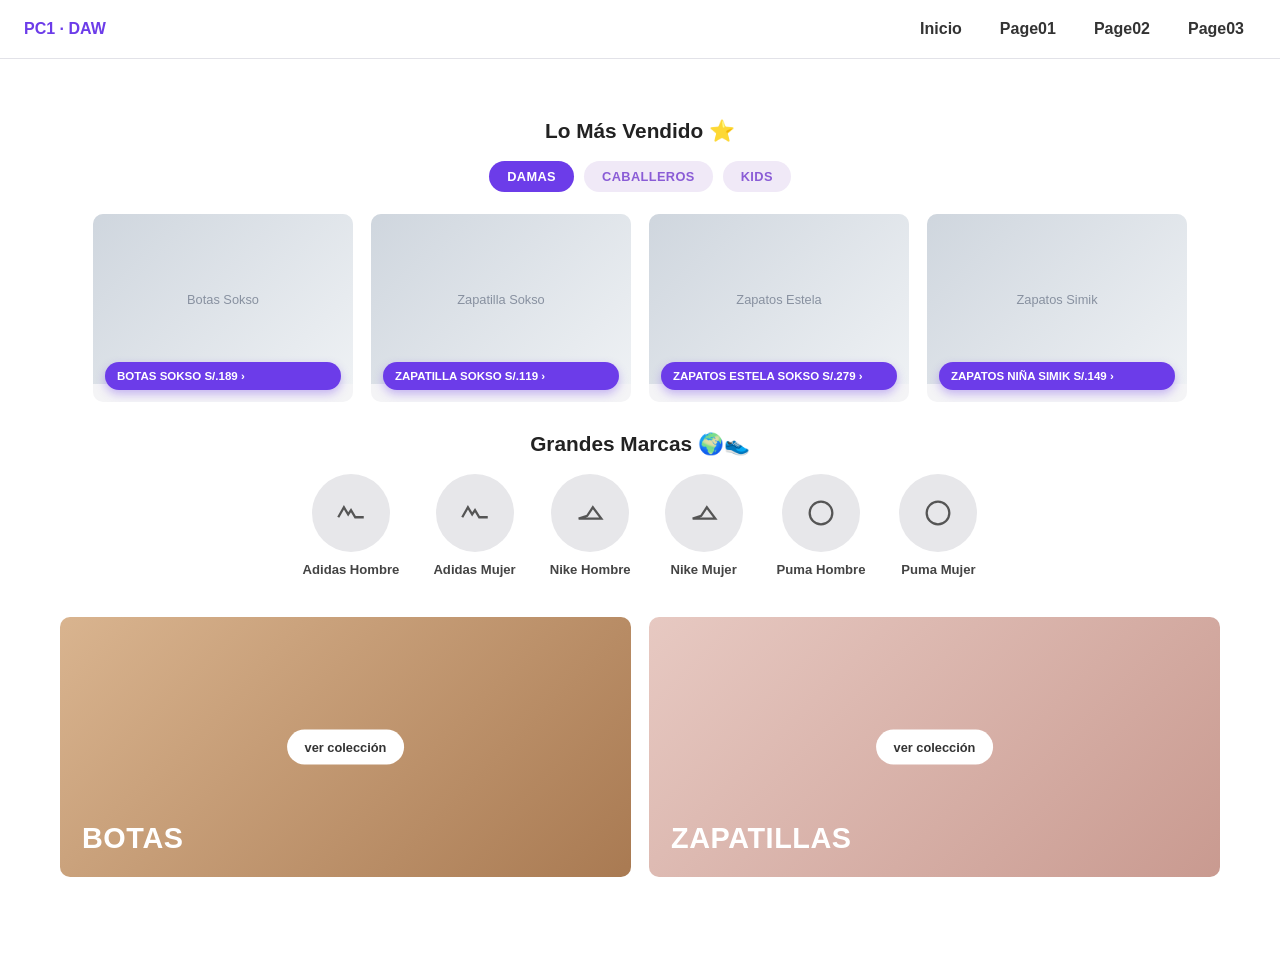
==== page03.html @ 986b7867 "Todo completo" ====
<!doctype html>
<html lang="es">
  <head>
    <meta charset="UTF-8" />
    <title>Page 03 - Tienda</title>
    <link rel="stylesheet" href="css/common.css" />
    <link rel="stylesheet" href="css/page03.css" />
  </head>
  <body class="p3">
    <nav class="top-nav">
      <span class="brand">PC1 · DAW</span>
      <a href="index.html">Inicio</a>
      <a href="page01.html">Page01</a>
      <a href="page02.html">Page02</a>
      <a href="page03.html">Page03</a>
    </nav>

    <div class="store">
      <h2 class="section-heading">Lo Más Vendido ⭐</h2>

      <div class="store-tabs">
        <button class="tab active">DAMAS</button>
        <button class="tab">CABALLEROS</button>
        <button class="tab">KIDS</button>
      </div>

      <div class="product-grid">
        <div class="product-card">
          <div class="product-img">Botas Sokso</div>
          <div class="product-tag">BOTAS SOKSO S/.189 ›</div>
        </div>
        <div class="product-card">
          <div class="product-img">Zapatilla Sokso</div>
          <div class="product-tag">ZAPATILLA SOKSO S/.119 ›</div>
        </div>
        <div class="product-card">
          <div class="product-img">Zapatos Estela</div>
          <div class="product-tag">ZAPATOS ESTELA SOKSO S/.279 ›</div>
        </div>
        <div class="product-card">
          <div class="product-img">Zapatos Simik</div>
          <div class="product-tag">ZAPATOS NIÑA SIMIK S/.149 ›</div>
        </div>
      </div>

      <h2 class="section-heading">Grandes Marcas 🌍👟</h2>

      <div class="brands-row">
        <div class="brand-item">
          <div class="brand-circle">
            <svg viewBox="0 0 24 24"><path d="M3 15l4-7 3 5 2-3 3 5h6" /></svg>
          </div>
          Adidas Hombre
        </div>
        <div class="brand-item">
          <div class="brand-circle">
            <svg viewBox="0 0 24 24"><path d="M3 15l4-7 3 5 2-3 3 5h6" /></svg>
          </div>
          Adidas Mujer
        </div>
        <div class="brand-item">
          <div class="brand-circle">
            <svg viewBox="0 0 24 24"><path d="M4 16l6-2 4-6 6 8H4z" /></svg>
          </div>
          Nike Hombre
        </div>
        <div class="brand-item">
          <div class="brand-circle">
            <svg viewBox="0 0 24 24"><path d="M4 16l6-2 4-6 6 8H4z" /></svg>
          </div>
          Nike Mujer
        </div>
        <div class="brand-item">
          <div class="brand-circle">
            <svg viewBox="0 0 24 24"><circle cx="12" cy="12" r="8" /></svg>
          </div>
          Puma Hombre
        </div>
        <div class="brand-item">
          <div class="brand-circle">
            <svg viewBox="0 0 24 24"><circle cx="12" cy="12" r="8" /></svg>
          </div>
          Puma Mujer
        </div>
      </div>

      <div class="banner-row">
        <div class="banner boots">
          <span class="banner-title">Botas</span>
          <span class="banner-btn">ver colección</span>
        </div>
        <div class="banner sneakers">
          <span class="banner-title">Zapatillas</span>
          <span class="banner-btn">ver colección</span>
        </div>
      </div>
    </div>

    <script>
      document.querySelectorAll(".store-tabs .tab").forEach((tab) => {
        tab.addEventListener("click", () => {
          document
            .querySelectorAll(".store-tabs .tab")
            .forEach((t) => t.classList.remove("active"));
          tab.classList.add("active");
        });
      });
    </script>
  </body>
</html>
---- css/common.css ----
/* ===== common.css - variables y reset compartido ===== */
:root {
  --dark-bg: #14141c;
  --dark-panel: #1c1c26;
  --dark-panel-2: #23232f;
  --border-subtle: #33333f;
  --text-light: #f2f2f5;
  --text-muted: #9a9aa5;
  --aqua: #4fd8e8;
  --purple: #6c3ce9;
  --green: #2ecc71;
  --blue: #3498db;
  --red: #e0556f;
  --radius: 10px;
  font-size: 16px;
}

*,
*::before,
*::after {
  box-sizing: border-box;
}

body {
  margin: 0;
  font-family: "Segoe UI", Roboto, Arial, sans-serif;
  background: #f2f2f5;
  color: var(--text-light);
}

a {
  color: inherit;
  text-decoration: none;
}

.top-nav {
  display: flex;
  gap: 14px;
  align-items: center;
  padding: 14px 24px;
  background: #ffffff;
  border-bottom: 1px solid #e2e2e8;
  font-family: "Segoe UI", Roboto, Arial, sans-serif;
}
.top-nav a {
  color: #333;
  font-weight: 600;
  padding: 6px 12px;
  border-radius: 6px;
}
.top-nav a:hover {
  background: #eee;
}
.top-nav .brand {
  color: var(--purple);
  font-weight: 800;
  margin-right: auto;
}
---- css/page03.css ----
/* ===== page03.css ===== */
body.p3 {
  background: #ffffff;
  color: #222;
}

.store {
  max-width: 1200px;
  margin: 0 auto;
  padding: 30px 20px 80px;
}

.section-heading {
  text-align: center;
  font-size: 1.3rem;
  font-weight: 700;
  margin: 30px 0 18px;
}

/* ---------- tabs ---------- */
.store-tabs {
  display: flex;
  justify-content: center;
  gap: 10px;
  margin-bottom: 22px;
  flex-wrap: wrap;
}
.store-tabs .tab {
  border: none;
  background: #f0e9f7;
  color: #8a5cd6;
  padding: 8px 18px;
  border-radius: 20px;
  font-weight: 700;
  font-size: 0.8rem;
  cursor: pointer;
  letter-spacing: 0.03em;
}
.store-tabs .tab.active {
  background: var(--purple);
  color: #fff;
}

/* ---------- product grid (flexbox + media queries) ---------- */
.product-grid {
  display: flex;
  flex-wrap: wrap;
  gap: 18px;
  justify-content: center;
}
.product-card {
  flex: 1 1 260px;
  max-width: 260px;
  background: #f4f4f6;
  border-radius: 10px;
  overflow: hidden;
}
.product-img {
  height: 170px;
  background: linear-gradient(135deg, #cfd6de, #eef1f4);
  display: flex;
  align-items: center;
  justify-content: center;
  color: #8891a0;
  font-size: 0.8rem;
  cursor: pointer;
  transition: opacity 0.2s ease;
}
.product-img:hover {
  opacity: 0.9;
} /* +10% opacidad al pasar el mouse */
.product-tag {
  margin: -22px 12px 12px;
  background: var(--purple);
  color: #fff;
  font-size: 0.72rem;
  font-weight: 700;
  padding: 8px 12px;
  border-radius: 20px;
  display: flex;
  align-items: center;
  justify-content: space-between;
  position: relative;
  z-index: 1;
  box-shadow: 0 4px 10px rgba(108, 60, 233, 0.35);
}

/* ---------- brands ---------- */
.brands-row {
  display: flex;
  flex-wrap: wrap;
  justify-content: center;
  gap: 34px;
  margin: 10px 0 40px;
}
.brand-item {
  display: flex;
  flex-direction: column;
  align-items: center;
  gap: 10px;
  font-size: 0.82rem;
  font-weight: 600;
  color: #444;
}
.brand-circle {
  width: 78px;
  height: 78px;
  border-radius: 50%;
  background: #e7e7ea;
  display: flex;
  align-items: center;
  justify-content: center;
  cursor: pointer;
  transition: opacity 0.2s ease;
}
.brand-circle:hover {
  opacity: 0.9;
}
.brand-circle svg {
  width: 34px;
  height: 34px;
  stroke: #555;
  fill: none;
  stroke-width: 1.6;
}

/* ---------- banners ---------- */
.banner-row {
  display: flex;
  flex-wrap: wrap;
  gap: 18px;
}
.banner {
  flex: 1 1 340px;
  height: 260px;
  border-radius: 10px;
  position: relative;
  overflow: hidden;
  display: flex;
  align-items: flex-end;
  padding: 22px;
  color: #fff;
  cursor: pointer;
  transition: opacity 0.2s ease;
}
.banner:hover {
  opacity: 0.9;
}
.banner.boots {
  background: linear-gradient(135deg, #d9b48f, #a97a52);
}
.banner.sneakers {
  background: linear-gradient(135deg, #e7c9c2, #c99a90);
}
.banner-title {
  font-size: 1.8rem;
  font-weight: 800;
  text-transform: uppercase;
  letter-spacing: 0.02em;
}
.banner-btn {
  position: absolute;
  top: 50%;
  left: 50%;
  transform: translate(-50%, -50%);
  background: #fff;
  color: #333;
  padding: 10px 18px;
  border-radius: 20px;
  font-size: 0.8rem;
  font-weight: 700;
}

/* =====================================================
   Responsive: pequeño<480px, mediano<900px, grande<1200px, extra>1200
   ===================================================== */

/* extra (>1200px) - se aplica por defecto arriba, 4 columnas */

/* grande <1200px */
@media (max-width: 1200px) {
  .product-card {
    flex-basis: 22%;
  }
}

/* mediano <900px */
@media (max-width: 900px) {
  .product-card {
    flex-basis: 45%;
    max-width: 45%;
  }
  .banner {
    flex-basis: 100%;
  }
}

/* pequeño <480px */
@media (max-width: 480px) {
  .product-card {
    flex-basis: 100%;
    max-width: 100%;
  }
  .brands-row {
    gap: 18px;
  }
  .brand-circle {
    width: 60px;
    height: 60px;
  }
  .banner {
    height: 190px;
  }
  .banner-title {
    font-size: 1.3rem;
  }
}
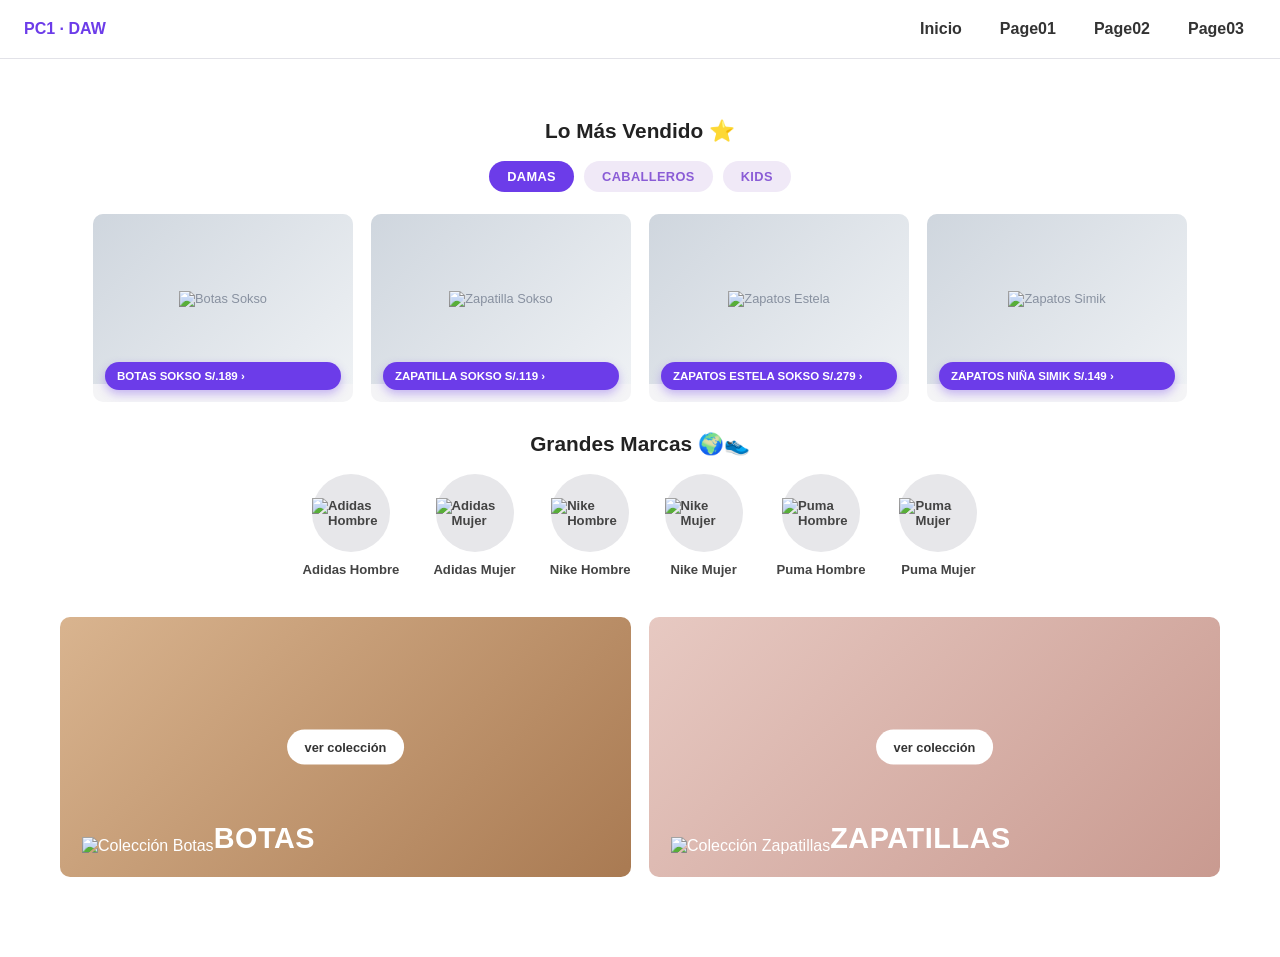
==== commit b5a8e1e0: "imagenes" ====
--- a/page03.html
+++ b/page03.html
@@ -2,6 +2,7 @@
 <html lang="es">
   <head>
     <meta charset="UTF-8" />
+    <meta name="viewport" content="width=device-width, initial-scale=1.0" />
     <title>Page 03 - Tienda</title>
     <link rel="stylesheet" href="css/common.css" />
     <link rel="stylesheet" href="css/page03.css" />
@@ -26,19 +27,43 @@
 
       <div class="product-grid">
         <div class="product-card">
-          <div class="product-img">Botas Sokso</div>
+          <div class="product-img">
+            <img
+              src="assets/img/botas.jpg"
+              alt="Botas Sokso"
+              class="hover-opacity"
+            />
+          </div>
           <div class="product-tag">BOTAS SOKSO S/.189 ›</div>
         </div>
         <div class="product-card">
-          <div class="product-img">Zapatilla Sokso</div>
+          <div class="product-img">
+            <img
+              src="assets/img/botas.jpg"
+              alt="Zapatilla Sokso"
+              class="hover-opacity"
+            />
+          </div>
           <div class="product-tag">ZAPATILLA SOKSO S/.119 ›</div>
         </div>
         <div class="product-card">
-          <div class="product-img">Zapatos Estela</div>
+          <div class="product-img">
+            <img
+              src="assets/img/botas.jpg"
+              alt="Zapatos Estela"
+              class="hover-opacity"
+            />
+          </div>
           <div class="product-tag">ZAPATOS ESTELA SOKSO S/.279 ›</div>
         </div>
         <div class="product-card">
-          <div class="product-img">Zapatos Simik</div>
+          <div class="product-img">
+            <img
+              src="assets/img/zapatos-simik.jpg"
+              alt="Zapatos Simik"
+              class="hover-opacity"
+            />
+          </div>
           <div class="product-tag">ZAPATOS NIÑA SIMIK S/.149 ›</div>
         </div>
       </div>
@@ -48,37 +73,61 @@
       <div class="brands-row">
         <div class="brand-item">
           <div class="brand-circle">
-            <svg viewBox="0 0 24 24"><path d="M3 15l4-7 3 5 2-3 3 5h6" /></svg>
+            <img
+              src="img/adidas-hombre.jpg"
+              alt="Adidas Hombre"
+              class="hover-opacity"
+            />
           </div>
           Adidas Hombre
         </div>
         <div class="brand-item">
           <div class="brand-circle">
-            <svg viewBox="0 0 24 24"><path d="M3 15l4-7 3 5 2-3 3 5h6" /></svg>
+            <img
+              src="img/adidas-mujer.jpg"
+              alt="Adidas Mujer"
+              class="hover-opacity"
+            />
           </div>
           Adidas Mujer
         </div>
         <div class="brand-item">
           <div class="brand-circle">
-            <svg viewBox="0 0 24 24"><path d="M4 16l6-2 4-6 6 8H4z" /></svg>
+            <img
+              src="img/nike-hombre.jpg"
+              alt="Nike Hombre"
+              class="hover-opacity"
+            />
           </div>
           Nike Hombre
         </div>
         <div class="brand-item">
           <div class="brand-circle">
-            <svg viewBox="0 0 24 24"><path d="M4 16l6-2 4-6 6 8H4z" /></svg>
+            <img
+              src="img/nike-mujer.jpg"
+              alt="Nike Mujer"
+              class="hover-opacity"
+            />
           </div>
           Nike Mujer
         </div>
         <div class="brand-item">
           <div class="brand-circle">
-            <svg viewBox="0 0 24 24"><circle cx="12" cy="12" r="8" /></svg>
+            <img
+              src="img/puma-hombre.jpg"
+              alt="Puma Hombre"
+              class="hover-opacity"
+            />
           </div>
           Puma Hombre
         </div>
         <div class="brand-item">
           <div class="brand-circle">
-            <svg viewBox="0 0 24 24"><circle cx="12" cy="12" r="8" /></svg>
+            <img
+              src="img/puma-mujer.jpg"
+              alt="Puma Mujer"
+              class="hover-opacity"
+            />
           </div>
           Puma Mujer
         </div>
@@ -86,10 +135,20 @@
 
       <div class="banner-row">
         <div class="banner boots">
+          <img
+            src="img/banner-botas.jpg"
+            alt="Colección Botas"
+            class="banner-bg hover-opacity"
+          />
           <span class="banner-title">Botas</span>
           <span class="banner-btn">ver colección</span>
         </div>
         <div class="banner sneakers">
+          <img
+            src="img/banner-zapatillas.jpg"
+            alt="Colección Zapatillas"
+            class="banner-bg hover-opacity"
+          />
           <span class="banner-title">Zapatillas</span>
           <span class="banner-btn">ver colección</span>
         </div>
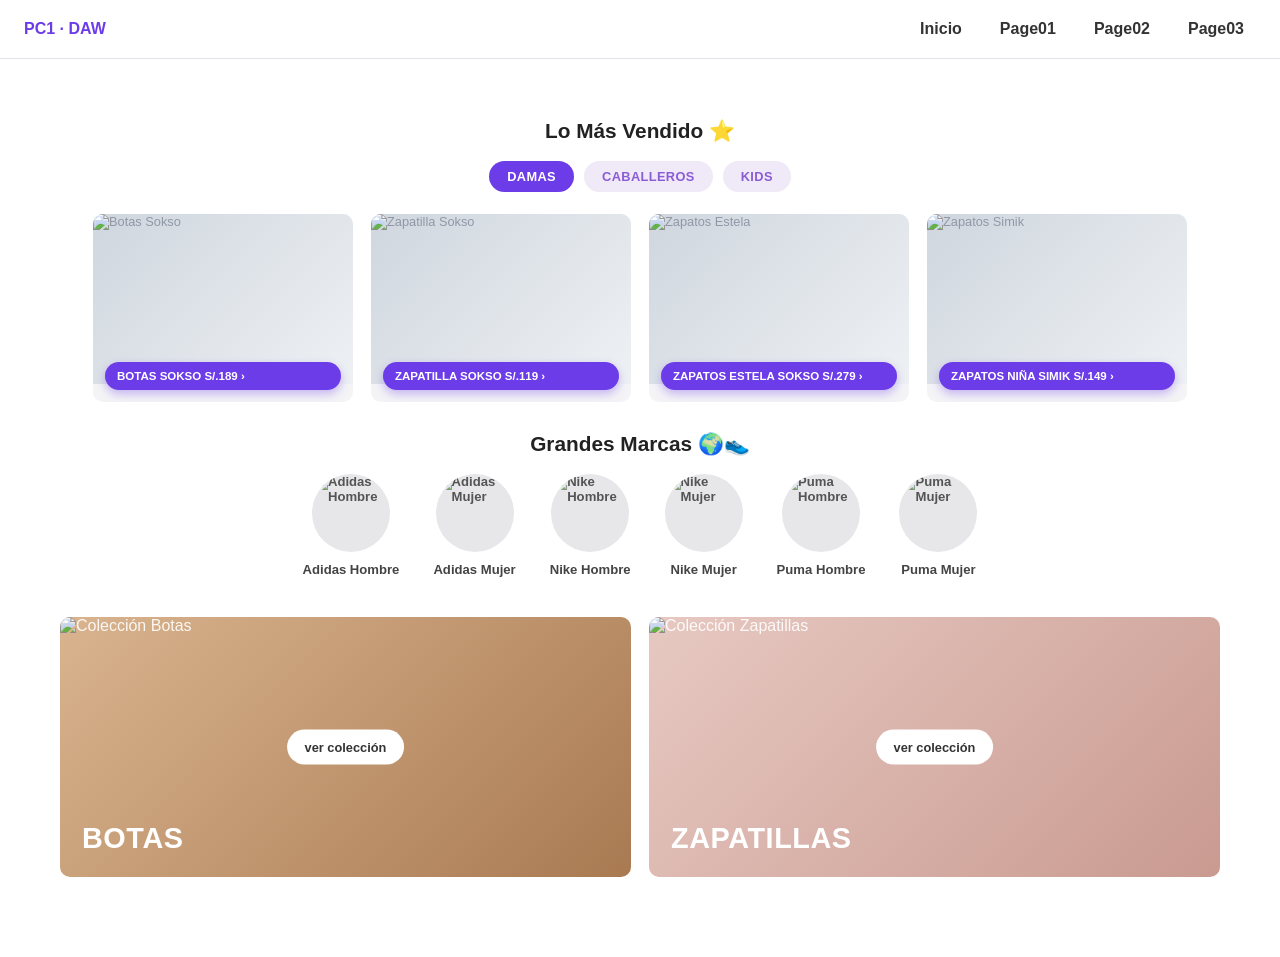
==== commit 641aeb7d: "Nuevos avances en el proyecto FINAL FINAL" ====
--- a/page03.html
+++ b/page03.html
@@ -29,7 +29,7 @@
         <div class="product-card">
           <div class="product-img">
             <img
-              src="assets/img/botas.jpg"
+              src="https://images.unsplash.com/photo-1543163521-1bf539c55dd2?w=500&q=80"
               alt="Botas Sokso"
               class="hover-opacity"
             />
@@ -39,7 +39,7 @@
         <div class="product-card">
           <div class="product-img">
             <img
-              src="assets/img/botas.jpg"
+              src="https://images.unsplash.com/photo-1595950653106-6c9ebd614d3a?w=500&q=80"
               alt="Zapatilla Sokso"
               class="hover-opacity"
             />
@@ -49,7 +49,7 @@
         <div class="product-card">
           <div class="product-img">
             <img
-              src="assets/img/botas.jpg"
+              src="https://images.unsplash.com/photo-1596149233660-f135b7194686?w=500&q=80"
               alt="Zapatos Estela"
               class="hover-opacity"
             />
@@ -59,7 +59,7 @@
         <div class="product-card">
           <div class="product-img">
             <img
-              src="assets/img/zapatos-simik.jpg"
+              src="https://images.unsplash.com/photo-1560769629-975ec94e6a86?w=500&q=80"
               alt="Zapatos Simik"
               class="hover-opacity"
             />
@@ -74,7 +74,7 @@
         <div class="brand-item">
           <div class="brand-circle">
             <img
-              src="img/adidas-hombre.jpg"
+              src="https://images.unsplash.com/photo-1584735935682-2f2b69dff9d2?w=200&q=80"
               alt="Adidas Hombre"
               class="hover-opacity"
             />
@@ -84,7 +84,7 @@
         <div class="brand-item">
           <div class="brand-circle">
             <img
-              src="img/adidas-mujer.jpg"
+              src="https://images.unsplash.com/photo-1511556532299-8f662fc26c06?w=200&q=80"
               alt="Adidas Mujer"
               class="hover-opacity"
             />
@@ -94,7 +94,7 @@
         <div class="brand-item">
           <div class="brand-circle">
             <img
-              src="img/nike-hombre.jpg"
+              src="https://images.unsplash.com/photo-1542291026-7eec264c27ff?w=200&q=80"
               alt="Nike Hombre"
               class="hover-opacity"
             />
@@ -104,7 +104,7 @@
         <div class="brand-item">
           <div class="brand-circle">
             <img
-              src="img/nike-mujer.jpg"
+              src="https://images.unsplash.com/photo-1525966222134-fcfa99b8ae77?w=200&q=80"
               alt="Nike Mujer"
               class="hover-opacity"
             />
@@ -114,7 +114,7 @@
         <div class="brand-item">
           <div class="brand-circle">
             <img
-              src="img/puma-hombre.jpg"
+              src="https://images.unsplash.com/photo-1608231387042-66d1773070a5?w=200&q=80"
               alt="Puma Hombre"
               class="hover-opacity"
             />
@@ -124,7 +124,7 @@
         <div class="brand-item">
           <div class="brand-circle">
             <img
-              src="img/puma-mujer.jpg"
+              src="https://images.unsplash.com/photo-1600185365483-26d7a4cc7519?w=200&q=80"
               alt="Puma Mujer"
               class="hover-opacity"
             />
@@ -136,7 +136,7 @@
       <div class="banner-row">
         <div class="banner boots">
           <img
-            src="img/banner-botas.jpg"
+            src="https://images.unsplash.com/photo-1509319117193-57bab727e09d?w=800&q=80"
             alt="Colección Botas"
             class="banner-bg hover-opacity"
           />
@@ -145,7 +145,7 @@
         </div>
         <div class="banner sneakers">
           <img
-            src="img/banner-zapatillas.jpg"
+            src="https://images.unsplash.com/photo-1552346154-21d32810aba3?w=800&q=80"
             alt="Colección Zapatillas"
             class="banner-bg hover-opacity"
           />
--- a/css/page03.css
+++ b/css/page03.css
@@ -25,6 +25,7 @@
   margin-bottom: 22px;
   flex-wrap: wrap;
 }
+
 .store-tabs .tab {
   border: none;
   background: #f0e9f7;
@@ -36,8 +37,9 @@
   cursor: pointer;
   letter-spacing: 0.03em;
 }
+
 .store-tabs .tab.active {
-  background: var(--purple);
+  background: var(--purple, #8a5cd6);
   color: #fff;
 }
 
@@ -48,13 +50,17 @@
   gap: 18px;
   justify-content: center;
 }
+
 .product-card {
   flex: 1 1 260px;
   max-width: 260px;
   background: #f4f4f6;
   border-radius: 10px;
   overflow: hidden;
-}
+  display: flex;
+  flex-direction: column;
+}
+
 .product-img {
   height: 170px;
   background: linear-gradient(135deg, #cfd6de, #eef1f4);
@@ -64,14 +70,33 @@
   color: #8891a0;
   font-size: 0.8rem;
   cursor: pointer;
+  overflow: hidden;
+  position: relative;
+}
+
+/* Regla de ajuste global e imagen hover (+10% opacidad) */
+.product-img img,
+.brand-circle img,
+.banner-bg,
+.hover-opacity {
+  width: 100%;
+  height: 100%;
+  object-fit: cover;
+  display: block;
+  opacity: 0.9;
   transition: opacity 0.2s ease;
 }
-.product-img:hover {
-  opacity: 0.9;
-} /* +10% opacidad al pasar el mouse */
+
+.product-img img:hover,
+.brand-circle img:hover,
+.banner-bg:hover,
+.hover-opacity:hover {
+  opacity: 1; /* Aumenta un 10% la opacidad */
+}
+
 .product-tag {
   margin: -22px 12px 12px;
-  background: var(--purple);
+  background: var(--purple, #8a5cd6);
   color: #fff;
   font-size: 0.72rem;
   font-weight: 700;
@@ -93,6 +118,7 @@
   gap: 34px;
   margin: 10px 0 40px;
 }
+
 .brand-item {
   display: flex;
   flex-direction: column;
@@ -102,6 +128,7 @@
   font-weight: 600;
   color: #444;
 }
+
 .brand-circle {
   width: 78px;
   height: 78px;
@@ -111,11 +138,9 @@
   align-items: center;
   justify-content: center;
   cursor: pointer;
-  transition: opacity 0.2s ease;
-}
-.brand-circle:hover {
-  opacity: 0.9;
-}
+  overflow: hidden; /* Mantiene la imagen dentro del círculo */
+}
+
 .brand-circle svg {
   width: 34px;
   height: 34px;
@@ -130,6 +155,7 @@
   flex-wrap: wrap;
   gap: 18px;
 }
+
 .banner {
   flex: 1 1 340px;
   height: 260px;
@@ -141,23 +167,32 @@
   padding: 22px;
   color: #fff;
   cursor: pointer;
-  transition: opacity 0.2s ease;
-}
-.banner:hover {
-  opacity: 0.9;
-}
+}
+
 .banner.boots {
   background: linear-gradient(135deg, #d9b48f, #a97a52);
 }
+
 .banner.sneakers {
   background: linear-gradient(135deg, #e7c9c2, #c99a90);
 }
+
+.banner-bg {
+  position: absolute;
+  top: 0;
+  left: 0;
+  z-index: 0;
+}
+
 .banner-title {
   font-size: 1.8rem;
   font-weight: 800;
   text-transform: uppercase;
   letter-spacing: 0.02em;
-}
+  position: relative;
+  z-index: 1;
+}
+
 .banner-btn {
   position: absolute;
   top: 50%;
@@ -169,13 +204,13 @@
   border-radius: 20px;
   font-size: 0.8rem;
   font-weight: 700;
+  position: absolute;
+  z-index: 1;
 }
 
 /* =====================================================
    Responsive: pequeño<480px, mediano<900px, grande<1200px, extra>1200
    ===================================================== */
-
-/* extra (>1200px) - se aplica por defecto arriba, 4 columnas */
 
 /* grande <1200px */
 @media (max-width: 1200px) {
